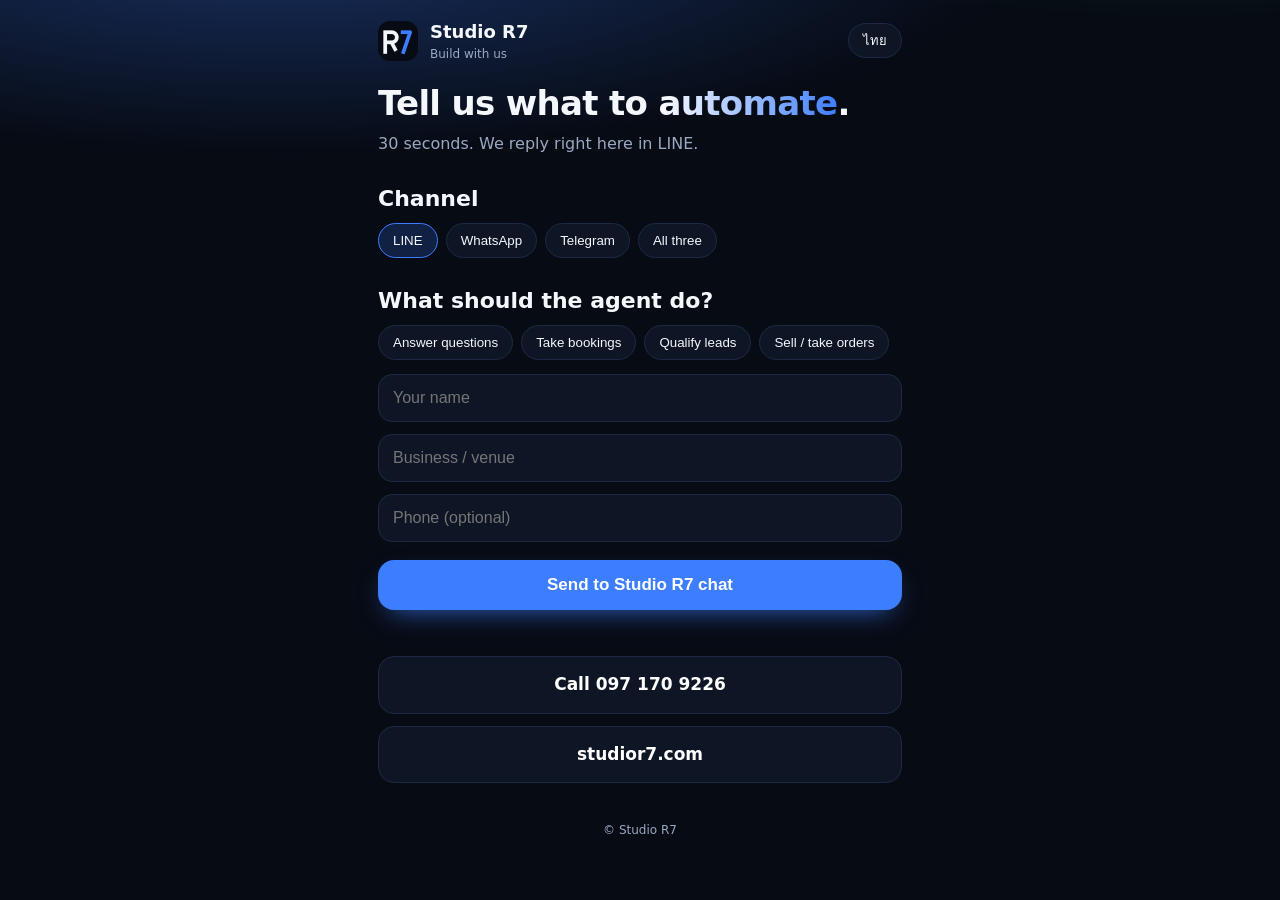
==== contact/index.html @ 21bfa6a0 "Studio R7 LIFF app" ====
<!doctype html><html lang="en"><head><meta charset="utf-8"><meta name="viewport" content="width=device-width,initial-scale=1,viewport-fit=cover"><title>Studio R7 — Build with us</title><meta name="theme-color" content="#070B14"><link rel="icon" href="/assets/logo.svg"><script charset="utf-8" src="https://static.line-scdn.net/liff/edge/2/sdk.js"></script><link rel="stylesheet" href="/styles.css"></head><body><div class="glow"></div>
<header><img src="/assets/logo.png" alt="Studio R7"><div><b>Studio R7</b><small id="tag">Build with us</small></div><button class="pill" id="lang">ไทย</button></header>
<main><div class="hello" id="hello"><img id="avatar" alt=""><span id="greet"></span></div>
<h1 id="h1">Tell us what to <em>automate</em>.</h1><p class="lead" id="lead">30 seconds. We reply right here in LINE.</p>
<h2 id="q1">Channel</h2><div class="opts" id="ch"></div>
<h2 id="q2">What should the agent do?</h2><div class="opts" id="use"></div>
<input class="field" id="name" placeholder="Your name"><input class="field" id="biz" placeholder="Business / venue"><input class="field" id="phone" placeholder="Phone (optional)" inputmode="tel">
<button class="cta" id="send">Send to Studio R7 chat</button><p class="msg" id="msg"></p>
<a class="cta g" href="tel:+66971709226" id="call">Call 097 170 9226</a><a class="cta g" href="https://studior7.com" id="site">studior7.com</a></main>
<footer>© Studio R7</footer><script src="/config.js"></script><script src="/common.js"></script><script src="/contact.js"></script></body></html>
---- styles.css ----
:root{--ink:#070B14;--panel:#0E1626;--line:#1E2A44;--text:#F4F7FB;--mut:#9AA8C2;--blue:#3D7DFF;--green:#06C755}
*{box-sizing:border-box;margin:0}body{background:var(--ink);color:var(--text);font:16px/1.5 -apple-system,"Noto Sans Thai",system-ui,sans-serif;padding-bottom:env(safe-area-inset-bottom);overflow-x:hidden}
.glow{position:fixed;inset:-20% -20% auto;height:60vh;background:radial-gradient(60% 60% at 30% 20%,rgba(61,125,255,.35),transparent 70%),radial-gradient(40% 40% at 80% 10%,rgba(6,199,85,.18),transparent 70%);pointer-events:none;z-index:0;animation:drift 12s ease-in-out infinite alternate}
@keyframes drift{to{transform:translate3d(-4%,6%,0) scale(1.08)}}
main,header,footer{position:relative;z-index:1;max-width:560px;margin:auto;padding:0 18px}
header{display:flex;align-items:center;gap:12px;padding-top:18px}header img{width:40px;height:40px;border-radius:12px}header b{font-size:18px}header small{display:block;color:var(--mut);font-size:12px}
.pill{margin-left:auto;background:var(--panel);border:1px solid var(--line);color:var(--text);padding:6px 14px;border-radius:99px;font-size:13px;text-decoration:none}
.hello{display:none;align-items:center;gap:10px;margin:16px 0 0;color:var(--mut)}.hello img{width:30px;height:30px;border-radius:50%}
h1{font-size:34px;line-height:1.1;margin:22px 0 10px;letter-spacing:-.02em}h1 em{font-style:normal;background:linear-gradient(90deg,#fff,var(--blue));-webkit-background-clip:text;color:transparent}
.lead{color:var(--mut);margin-bottom:18px}
.tabs{display:flex;gap:8px;overflow-x:auto;padding:4px 0 12px;scrollbar-width:none}.tabs button{flex:none;background:var(--panel);border:1px solid var(--line);color:var(--mut);padding:8px 14px;border-radius:99px;font-size:14px}
.tabs button.on{background:var(--blue);border-color:var(--blue);color:#fff}
.phone{background:#0b1220;border:1px solid var(--line);border-radius:26px;overflow:hidden;box-shadow:0 30px 60px -30px rgba(61,125,255,.6)}
.bar{display:flex;align-items:center;gap:10px;padding:12px 14px;background:var(--panel);border-bottom:1px solid var(--line)}.bar img{width:28px;height:28px;border-radius:8px}.bar span{font-weight:600}.bar i{margin-left:auto;font-style:normal;font-size:11px;color:var(--green)}
.bar i:before{content:"";display:inline-block;width:7px;height:7px;border-radius:50%;background:var(--green);margin-right:5px;animation:pulse 1.4s infinite}
@keyframes pulse{50%{opacity:.25}}
.chat{height:330px;overflow-y:auto;padding:14px;display:flex;flex-direction:column;gap:8px;scroll-behavior:smooth}
.b{max-width:82%;padding:9px 13px;border-radius:18px;font-size:15px;animation:in .25s ease both;white-space:pre-line}
@keyframes in{from{opacity:0;transform:translateY(8px) scale(.97)}}
.b.a{background:#18233b;border-top-left-radius:6px;align-self:flex-start}.b.u{background:var(--green);color:#04210f;border-top-right-radius:6px;align-self:flex-end}
.typing{display:flex;gap:4px;padding:12px 14px}.typing s{width:7px;height:7px;border-radius:50%;background:var(--mut);animation:bl 1s infinite}.typing s:nth-child(2){animation-delay:.15s}.typing s:nth-child(3){animation-delay:.3s}
@keyframes bl{40%{transform:translateY(-4px);opacity:.4}}
.chips{display:flex;flex-wrap:wrap;gap:8px;padding:10px 14px 14px;border-top:1px solid var(--line);min-height:58px}.chips button{background:transparent;border:1px solid var(--blue);color:#bcd2ff;border-radius:99px;padding:7px 14px;font-size:14px}
.grid{display:grid;grid-template-columns:1fr 1fr;gap:10px;margin:20px 0}.tile{background:var(--panel);border:1px solid var(--line);border-radius:18px;padding:14px}.tile b{display:block;font-size:22px;color:var(--blue)}.tile span{font-size:13px;color:var(--mut)}
.cta{display:block;text-align:center;background:var(--blue);color:#fff;text-decoration:none;border:0;width:100%;padding:15px;border-radius:16px;font-size:17px;font-weight:700;margin:12px 0;box-shadow:0 10px 28px -12px rgba(61,125,255,.9)}.cta.g{background:var(--panel);border:1px solid var(--line);box-shadow:none}
h2{font-size:22px;margin:26px 0 6px}
.field{width:100%;padding:14px;margin:6px 0;background:var(--panel);border:1px solid var(--line);color:var(--text);border-radius:14px;font-size:16px}
.msg{min-height:22px;color:var(--green);margin:6px 0}footer{padding:26px 18px 40px;color:var(--mut);font-size:12px;text-align:center}
.opts{display:flex;flex-wrap:wrap;gap:8px;margin:8px 0}.opts button{background:var(--panel);border:1px solid var(--line);color:var(--text);padding:9px 14px;border-radius:99px}.opts button.on{border-color:var(--blue);background:rgba(61,125,255,.2)}
@media(prefers-reduced-motion:reduce){*{animation:none!important}}
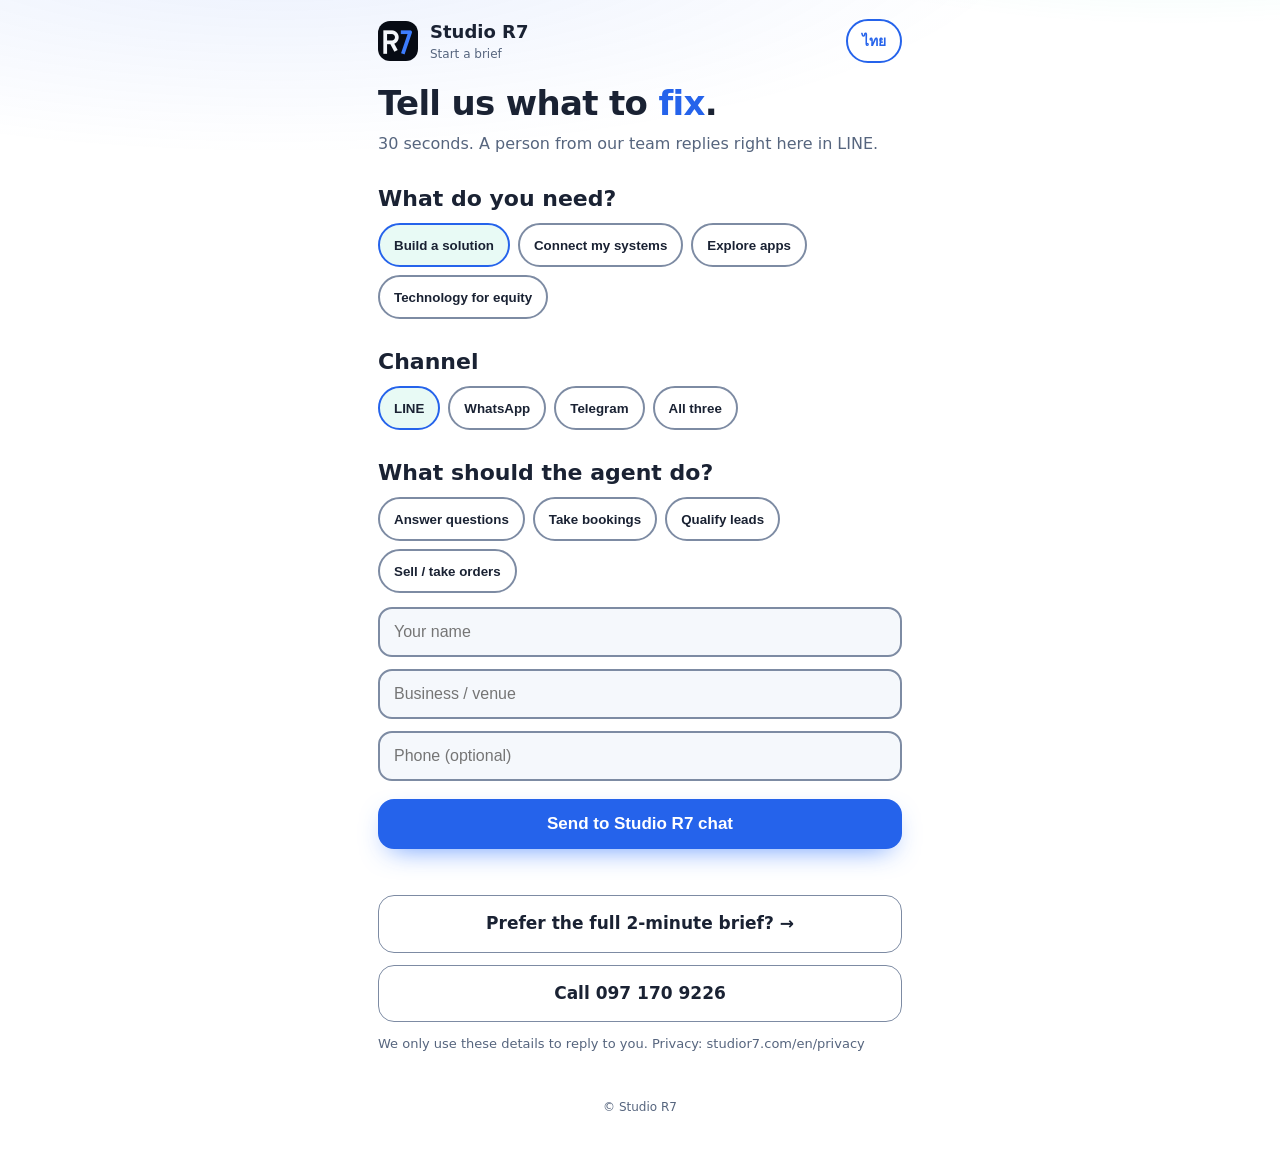
==== commit f3d31b16: "LIFF: R7 Light, honest demo, journey choice and full-brief hand-off - Light palette matching the sit" ====
--- a/contact/index.html
+++ b/contact/index.html
@@ -1,10 +1,11 @@
-<!doctype html><html lang="en"><head><meta charset="utf-8"><meta name="viewport" content="width=device-width,initial-scale=1,viewport-fit=cover"><title>Studio R7 — Build with us</title><meta name="theme-color" content="#070B14"><link rel="icon" href="/assets/logo.svg"><script charset="utf-8" src="https://static.line-scdn.net/liff/edge/2/sdk.js"></script><link rel="stylesheet" href="/styles.css"></head><body><div class="glow"></div>
-<header><img src="/assets/logo.png" alt="Studio R7"><div><b>Studio R7</b><small id="tag">Build with us</small></div><button class="pill" id="lang">ไทย</button></header>
+<!doctype html><html lang="en"><head><meta charset="utf-8"><meta name="viewport" content="width=device-width,initial-scale=1,viewport-fit=cover"><title>Studio R7 — Build with us</title><meta name="theme-color" content="#FFFFFF"><link rel="icon" href="../assets/logo.svg"><script charset="utf-8" src="https://static.line-scdn.net/liff/edge/2/sdk.js"></script><link rel="stylesheet" href="../styles.css"></head><body><div class="glow"></div>
+<header><img src="../assets/logo.png" alt="Studio R7"><div><b>Studio R7</b><small id="tag">Build with us</small></div><button class="pill" id="lang">ไทย</button></header>
 <main><div class="hello" id="hello"><img id="avatar" alt=""><span id="greet"></span></div>
 <h1 id="h1">Tell us what to <em>automate</em>.</h1><p class="lead" id="lead">30 seconds. We reply right here in LINE.</p>
+<h2 id="q0">What do you need?</h2><div class="opts" id="jr"></div>
 <h2 id="q1">Channel</h2><div class="opts" id="ch"></div>
 <h2 id="q2">What should the agent do?</h2><div class="opts" id="use"></div>
 <input class="field" id="name" placeholder="Your name"><input class="field" id="biz" placeholder="Business / venue"><input class="field" id="phone" placeholder="Phone (optional)" inputmode="tel">
 <button class="cta" id="send">Send to Studio R7 chat</button><p class="msg" id="msg"></p>
-<a class="cta g" href="tel:+66971709226" id="call">Call 097 170 9226</a><a class="cta g" href="https://studior7.com" id="site">studior7.com</a></main>
-<footer>© Studio R7</footer><script src="/config.js"></script><script src="/common.js"></script><script src="/contact.js"></script></body></html>
+<a class="cta g" href="#" id="full">Prefer the full 2-minute brief? →</a><a class="cta g" href="tel:+66971709226" id="call">Call 097 170 9226</a><p class="lead" id="priv" style="font-size:13px;margin-top:10px"></p></main>
+<footer>© Studio R7</footer><script src="../config.js"></script><script src="../common.js"></script><script src="../contact.js"></script></body></html>
--- a/styles.css
+++ b/styles.css
@@ -1,30 +1,31 @@
-:root{--ink:#070B14;--panel:#0E1626;--line:#1E2A44;--text:#F4F7FB;--mut:#9AA8C2;--blue:#3D7DFF;--green:#06C755}
+:root{--ink:#FFFFFF;--panel:#F5F8FC;--line:#DCE3EE;--edge:#7D8BA3;--text:#1A2233;--mut:#56657E;--blue:#2563EB;--green:#007A61;--mint:#00D4A8;--night:#0B1220}
 *{box-sizing:border-box;margin:0}body{background:var(--ink);color:var(--text);font:16px/1.5 -apple-system,"Noto Sans Thai",system-ui,sans-serif;padding-bottom:env(safe-area-inset-bottom);overflow-x:hidden}
-.glow{position:fixed;inset:-20% -20% auto;height:60vh;background:radial-gradient(60% 60% at 30% 20%,rgba(61,125,255,.35),transparent 70%),radial-gradient(40% 40% at 80% 10%,rgba(6,199,85,.18),transparent 70%);pointer-events:none;z-index:0;animation:drift 12s ease-in-out infinite alternate}
+.glow{position:fixed;inset:-20% -20% auto;height:60vh;background:radial-gradient(60% 60% at 30% 20%,rgba(37,99,235,.10),transparent 70%),radial-gradient(40% 40% at 80% 10%,rgba(0,212,168,.12),transparent 70%);pointer-events:none;z-index:0;animation:drift 12s ease-in-out infinite alternate}
 @keyframes drift{to{transform:translate3d(-4%,6%,0) scale(1.08)}}
 main,header,footer{position:relative;z-index:1;max-width:560px;margin:auto;padding:0 18px}
 header{display:flex;align-items:center;gap:12px;padding-top:18px}header img{width:40px;height:40px;border-radius:12px}header b{font-size:18px}header small{display:block;color:var(--mut);font-size:12px}
-.pill{margin-left:auto;background:var(--panel);border:1px solid var(--line);color:var(--text);padding:6px 14px;border-radius:99px;font-size:13px;text-decoration:none}
+.pill{margin-left:auto;background:#fff;border:2px solid var(--blue);color:var(--blue);padding:8px 14px;min-height:44px;border-radius:99px;font-size:14px;font-weight:700;text-decoration:none}
 .hello{display:none;align-items:center;gap:10px;margin:16px 0 0;color:var(--mut)}.hello img{width:30px;height:30px;border-radius:50%}
-h1{font-size:34px;line-height:1.1;margin:22px 0 10px;letter-spacing:-.02em}h1 em{font-style:normal;background:linear-gradient(90deg,#fff,var(--blue));-webkit-background-clip:text;color:transparent}
+h1{font-size:34px;line-height:1.1;margin:22px 0 10px;letter-spacing:-.02em}h1 em{font-style:normal;color:var(--blue)}
 .lead{color:var(--mut);margin-bottom:18px}
-.tabs{display:flex;gap:8px;overflow-x:auto;padding:4px 0 12px;scrollbar-width:none}.tabs button{flex:none;background:var(--panel);border:1px solid var(--line);color:var(--mut);padding:8px 14px;border-radius:99px;font-size:14px}
+.tabs{display:flex;gap:8px;overflow-x:auto;padding:4px 0 12px;scrollbar-width:none}.tabs button{flex:none;background:#fff;border:1.5px solid var(--edge);color:var(--text);padding:9px 14px;border-radius:99px;font-size:14px;min-height:44px;font-weight:600}
 .tabs button.on{background:var(--blue);border-color:var(--blue);color:#fff}
-.phone{background:#0b1220;border:1px solid var(--line);border-radius:26px;overflow:hidden;box-shadow:0 30px 60px -30px rgba(61,125,255,.6)}
+.badge{display:inline-block;margin:0 0 10px;padding:3px 10px;border-radius:99px;border:1px solid var(--blue);background:#EEF4FF;color:var(--blue);font-size:12px;font-weight:700}
+.phone{background:#fff;border:1px solid var(--line);border-radius:26px;overflow:hidden;box-shadow:0 1px 2px rgba(16,24,40,.05),0 18px 40px -20px rgba(16,24,40,.25)}
 .bar{display:flex;align-items:center;gap:10px;padding:12px 14px;background:var(--panel);border-bottom:1px solid var(--line)}.bar img{width:28px;height:28px;border-radius:8px}.bar span{font-weight:600}.bar i{margin-left:auto;font-style:normal;font-size:11px;color:var(--green)}
 .bar i:before{content:"";display:inline-block;width:7px;height:7px;border-radius:50%;background:var(--green);margin-right:5px;animation:pulse 1.4s infinite}
 @keyframes pulse{50%{opacity:.25}}
 .chat{height:330px;overflow-y:auto;padding:14px;display:flex;flex-direction:column;gap:8px;scroll-behavior:smooth}
 .b{max-width:82%;padding:9px 13px;border-radius:18px;font-size:15px;animation:in .25s ease both;white-space:pre-line}
 @keyframes in{from{opacity:0;transform:translateY(8px) scale(.97)}}
-.b.a{background:#18233b;border-top-left-radius:6px;align-self:flex-start}.b.u{background:var(--green);color:#04210f;border-top-right-radius:6px;align-self:flex-end}
+.b.a{background:var(--panel);border-top-left-radius:6px;align-self:flex-start}.b.u{background:var(--blue);color:#fff;border-top-right-radius:6px;align-self:flex-end}
 .typing{display:flex;gap:4px;padding:12px 14px}.typing s{width:7px;height:7px;border-radius:50%;background:var(--mut);animation:bl 1s infinite}.typing s:nth-child(2){animation-delay:.15s}.typing s:nth-child(3){animation-delay:.3s}
 @keyframes bl{40%{transform:translateY(-4px);opacity:.4}}
-.chips{display:flex;flex-wrap:wrap;gap:8px;padding:10px 14px 14px;border-top:1px solid var(--line);min-height:58px}.chips button{background:transparent;border:1px solid var(--blue);color:#bcd2ff;border-radius:99px;padding:7px 14px;font-size:14px}
-.grid{display:grid;grid-template-columns:1fr 1fr;gap:10px;margin:20px 0}.tile{background:var(--panel);border:1px solid var(--line);border-radius:18px;padding:14px}.tile b{display:block;font-size:22px;color:var(--blue)}.tile span{font-size:13px;color:var(--mut)}
-.cta{display:block;text-align:center;background:var(--blue);color:#fff;text-decoration:none;border:0;width:100%;padding:15px;border-radius:16px;font-size:17px;font-weight:700;margin:12px 0;box-shadow:0 10px 28px -12px rgba(61,125,255,.9)}.cta.g{background:var(--panel);border:1px solid var(--line);box-shadow:none}
+.chips{display:flex;flex-wrap:wrap;gap:8px;padding:10px 14px 14px;border-top:1px solid var(--line);min-height:58px}.chips button{background:#fff;border:1.5px solid var(--blue);color:var(--blue);border-radius:99px;padding:9px 14px;font-size:14px;min-height:44px;font-weight:600}
+.grid{display:grid;grid-template-columns:1fr 1fr;gap:10px;margin:20px 0}.tile{background:var(--panel);border:1px solid var(--line);border-radius:18px;padding:14px}.tile b{display:block;font-size:18px;color:var(--blue)}.tile span{font-size:13px;color:var(--mut)}
+.cta{display:block;text-align:center;background:var(--blue);color:#fff;text-decoration:none;border:0;width:100%;padding:15px;border-radius:16px;font-size:17px;font-weight:700;margin:12px 0;box-shadow:0 10px 28px -12px rgba(61,125,255,.9)}.cta.g{background:#fff;color:var(--text);border:1.5px solid var(--edge);box-shadow:none}
 h2{font-size:22px;margin:26px 0 6px}
-.field{width:100%;padding:14px;margin:6px 0;background:var(--panel);border:1px solid var(--line);color:var(--text);border-radius:14px;font-size:16px}
+.field{width:100%;padding:14px;margin:6px 0;background:var(--panel);border:2px solid var(--edge);color:var(--text);border-radius:14px;font-size:16px}
 .msg{min-height:22px;color:var(--green);margin:6px 0}footer{padding:26px 18px 40px;color:var(--mut);font-size:12px;text-align:center}
-.opts{display:flex;flex-wrap:wrap;gap:8px;margin:8px 0}.opts button{background:var(--panel);border:1px solid var(--line);color:var(--text);padding:9px 14px;border-radius:99px}.opts button.on{border-color:var(--blue);background:rgba(61,125,255,.2)}
+.opts{display:flex;flex-wrap:wrap;gap:8px;margin:8px 0}.opts button{background:#fff;border:2px solid var(--edge);color:var(--text);padding:9px 14px;border-radius:99px;min-height:44px;font-weight:600}.opts button.on{border-color:var(--blue);background:#E8FAF5}
 @media(prefers-reduced-motion:reduce){*{animation:none!important}}
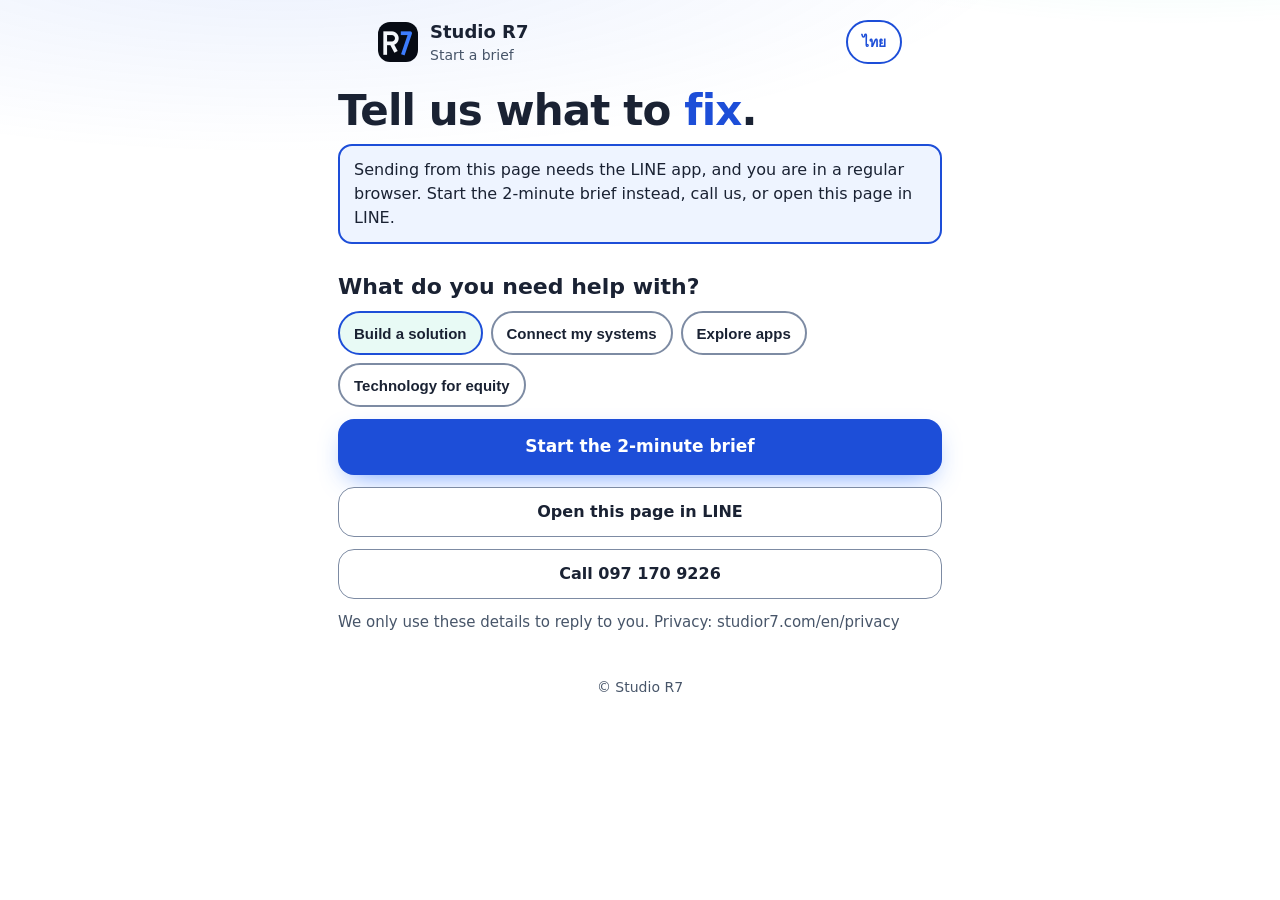
==== commit bc11d3eb: "Contact form: visible labels, +66 phone, plain headings, honest non-LINE fallback, clear hierarchy C" ====
--- a/contact/index.html
+++ b/contact/index.html
@@ -1,11 +1,22 @@
 <!doctype html><html lang="en"><head><meta charset="utf-8"><meta name="viewport" content="width=device-width,initial-scale=1,viewport-fit=cover"><title>Studio R7 — Build with us</title><meta name="theme-color" content="#FFFFFF"><link rel="icon" href="../assets/logo.svg"><script charset="utf-8" src="https://static.line-scdn.net/liff/edge/2/sdk.js"></script><link rel="stylesheet" href="../styles.css"></head><body><div class="glow"></div>
 <header><img src="../assets/logo.png" alt="Studio R7"><div><b>Studio R7</b><small id="tag">Build with us</small></div><button class="pill" id="lang">ไทย</button></header>
 <main><div class="hello" id="hello"><img id="avatar" alt=""><span id="greet"></span></div>
-<h1 id="h1">Tell us what to <em>automate</em>.</h1><p class="lead" id="lead">30 seconds. We reply right here in LINE.</p>
-<h2 id="q0">What do you need?</h2><div class="opts" id="jr"></div>
-<h2 id="q1">Channel</h2><div class="opts" id="ch"></div>
-<h2 id="q2">What should the agent do?</h2><div class="opts" id="use"></div>
-<input class="field" id="name" placeholder="Your name"><input class="field" id="biz" placeholder="Business / venue"><input class="field" id="phone" placeholder="Phone (optional)" inputmode="tel">
-<button class="cta" id="send">Send to Studio R7 chat</button><p class="msg" id="msg"></p>
-<a class="cta g" href="#" id="full">Prefer the full 2-minute brief? →</a><a class="cta g" href="tel:+66971709226" id="call">Call 097 170 9226</a><p class="lead" id="priv" style="font-size:13px;margin-top:10px"></p></main>
+<h1 id="h1">Tell us what to <em>fix</em>.</h1><p class="lead" id="lead"></p>
+<div class="note" id="note" role="status" hidden></div>
+<form id="form" novalidate autocomplete="on">
+<div role="group" aria-labelledby="q0"><h2 id="q0">What do you need help with?</h2><div class="opts" id="jr"></div></div>
+<div id="more">
+<div role="group" aria-labelledby="q1"><h2 id="q1">Where should we reply?</h2><p class="hint" id="h1t"></p><div class="opts" id="ch"></div></div>
+<div role="group" aria-labelledby="q2"><h2 id="q2">What should your chat assistant do for customers?</h2><p class="hint" id="h2t"></p><div class="opts" id="use"></div></div>
+<h2 id="q3">Your details</h2>
+<div class="fg"><label for="name" id="l-name">Your name <span class="req">(required)</span></label><input class="field" id="name" name="name" type="text" autocomplete="name" aria-describedby="e-name" required><p class="err" id="e-name" role="alert" hidden></p></div>
+<div class="fg"><label for="biz" id="l-biz">Business or venue <span class="opt">(optional)</span></label><input class="field" id="biz" name="organization" type="text" autocomplete="organization"></div>
+<div class="fg"><label for="phone" id="l-phone">Phone <span class="opt">(optional)</span></label><div class="phonebox"><span class="cc" aria-hidden="true">+66</span><input class="field" id="phone" name="tel-national" type="tel" inputmode="numeric" autocomplete="tel-national" aria-describedby="h-phone e-phone"></div><p class="hint" id="h-phone"></p><p class="err" id="e-phone" role="alert" hidden></p></div>
+</div>
+<button class="cta" id="send" type="submit">Send to Studio R7 chat</button><p class="msg" id="msg" role="status"></p>
+</form>
+<div class="alt" id="alt"><a class="cta" href="#" id="full" target="_blank" rel="noopener">Start the 2-minute brief</a>
+<a class="cta g" href="#" id="lineopen" hidden>Open this page in LINE</a>
+<a class="cta g" href="tel:+66971709226" id="call">Call 097 170 9226</a></div>
+<p class="lead small" id="priv"></p></main>
 <footer>© Studio R7</footer><script src="../config.js"></script><script src="../common.js"></script><script src="../contact.js"></script></body></html>
--- a/styles.css
+++ b/styles.css
@@ -29,3 +29,21 @@
 .msg{min-height:22px;color:var(--green);margin:6px 0}footer{padding:26px 18px 40px;color:var(--mut);font-size:12px;text-align:center}
 .opts{display:flex;flex-wrap:wrap;gap:8px;margin:8px 0}.opts button{background:#fff;border:2px solid var(--edge);color:var(--text);padding:9px 14px;border-radius:99px;min-height:44px;font-weight:600}.opts button.on{border-color:var(--blue);background:#E8FAF5}
 @media(prefers-reduced-motion:reduce){*{animation:none!important}}
+/* contact form UX 2026-11-12 */
+:root{--blue:#1D4ED8;--mut:#475569;--green:#006B55;--bad:#A32016}
+[hidden]{display:none!important}
+:focus-visible{outline:3px solid var(--blue);outline-offset:2px}
+.field:focus-visible,.phonebox:focus-within{outline:3px solid var(--blue);outline-offset:2px}
+.fg{margin:14px 0}.fg label{display:block;font-weight:700;font-size:16px;margin-bottom:4px}.fg .req{color:var(--bad);font-weight:600}.fg .opt{color:var(--mut);font-weight:400}
+.field::placeholder{color:var(--mut);opacity:1}.field{min-height:48px;margin:0}.field[aria-invalid=true]{border-color:var(--bad)}
+.phonebox{display:flex;align-items:stretch;background:var(--panel);border:2px solid var(--edge);border-radius:14px;overflow:hidden}.phonebox:focus-within{border-color:var(--blue)}
+.phonebox .cc{display:flex;align-items:center;padding:0 12px;font-weight:700;background:#E9EEF6;border-right:2px solid var(--edge);color:var(--text)}
+.phonebox .field{border:0;border-radius:0;background:transparent;outline:0}.phonebox[data-bad=true]{border-color:var(--bad)}
+.hint{font-size:15px;color:var(--mut);margin:4px 0 6px}.err{font-size:15px;color:var(--bad);font-weight:600;margin:6px 0 0}
+.note{background:#EEF4FF;border:2px solid var(--blue);border-radius:14px;padding:12px 14px;margin:0 0 8px;color:var(--text);font-size:16px}
+.opts button{font-size:15px}.opts button[aria-pressed=true]{border-color:var(--blue);background:#E8FAF5}
+.lead.small{font-size:15px;margin-top:10px}
+.alt{margin-top:6px}.alt .cta.g{padding:12px;font-size:16px;font-weight:600;min-height:48px}.cta{min-height:48px}
+.cta.g{display:block}.msg{font-size:15px;min-height:22px}.msg.bad{color:var(--bad)}
+header small,footer{font-size:14px}.badge,.tile span{font-size:14px}
+@media(min-width:900px){main{max-width:640px}h1{font-size:42px}}
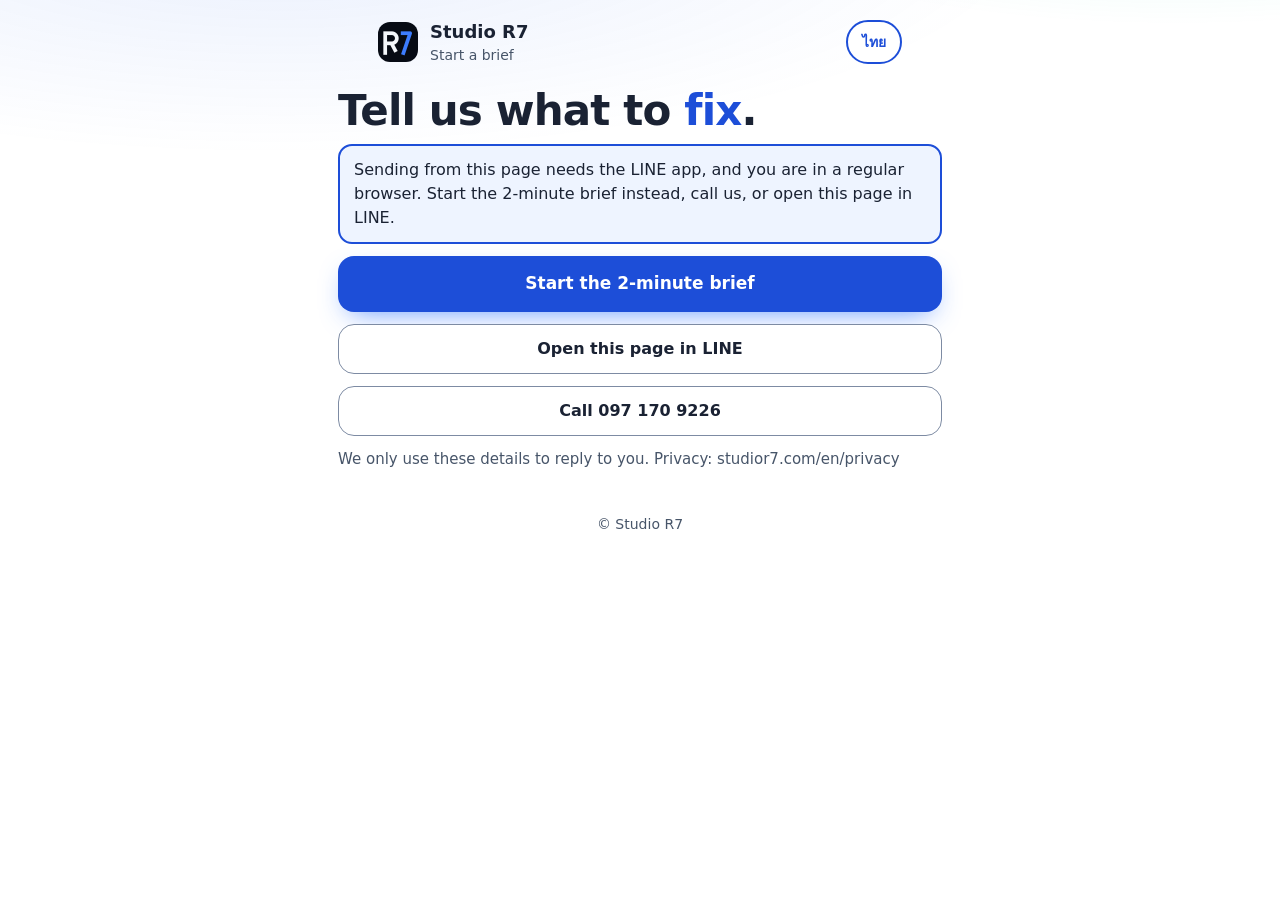
==== commit 6c700183: "Contact form: hide journey chips outside LINE, Thai fixes, Bangkok landline, new screenshots Co-Auth" ====
--- a/contact/index.html
+++ b/contact/index.html
@@ -4,7 +4,7 @@
 <h1 id="h1">Tell us what to <em>fix</em>.</h1><p class="lead" id="lead"></p>
 <div class="note" id="note" role="status" hidden></div>
 <form id="form" novalidate autocomplete="on">
-<div role="group" aria-labelledby="q0"><h2 id="q0">What do you need help with?</h2><div class="opts" id="jr"></div></div>
+<div role="group" aria-labelledby="q0" id="g0"><h2 id="q0">What do you need help with?</h2><div class="opts" id="jr"></div></div>
 <div id="more">
 <div role="group" aria-labelledby="q1"><h2 id="q1">Where should we reply?</h2><p class="hint" id="h1t"></p><div class="opts" id="ch"></div></div>
 <div role="group" aria-labelledby="q2"><h2 id="q2">What should your chat assistant do for customers?</h2><p class="hint" id="h2t"></p><div class="opts" id="use"></div></div>
